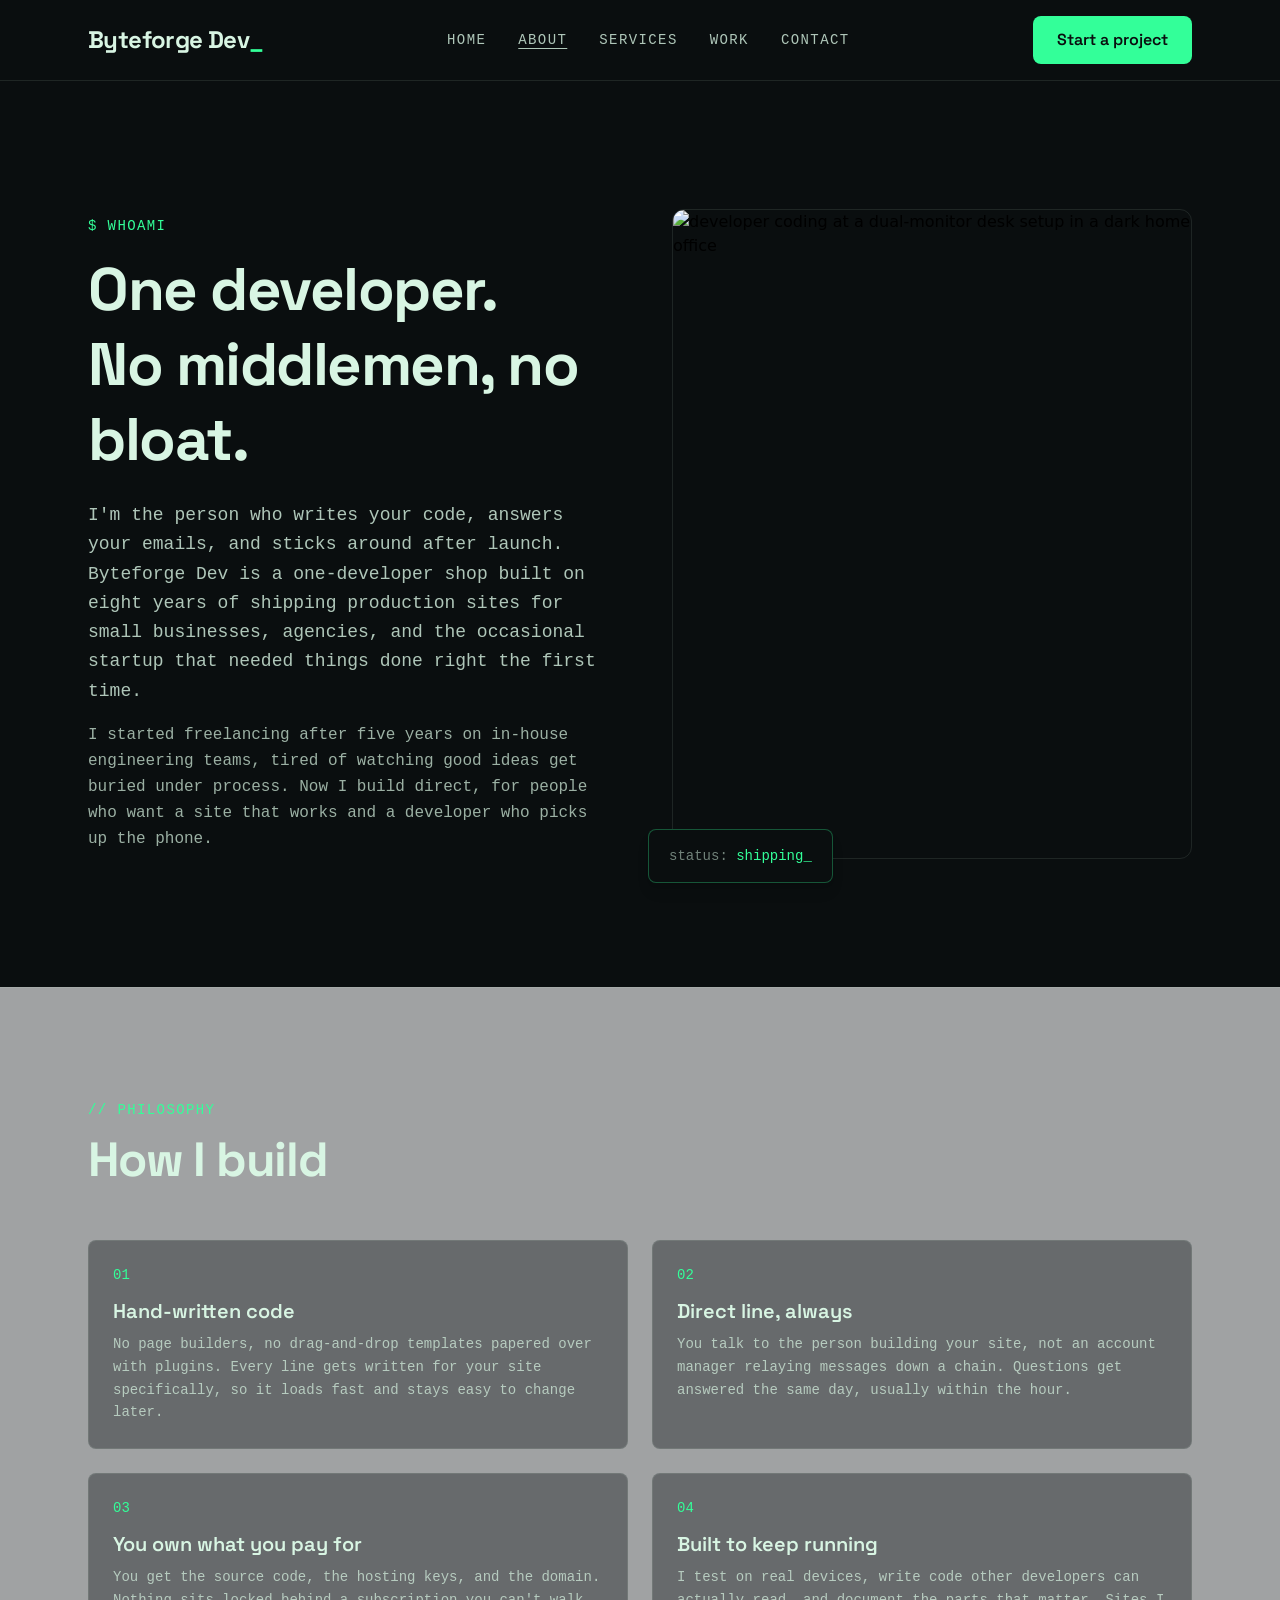
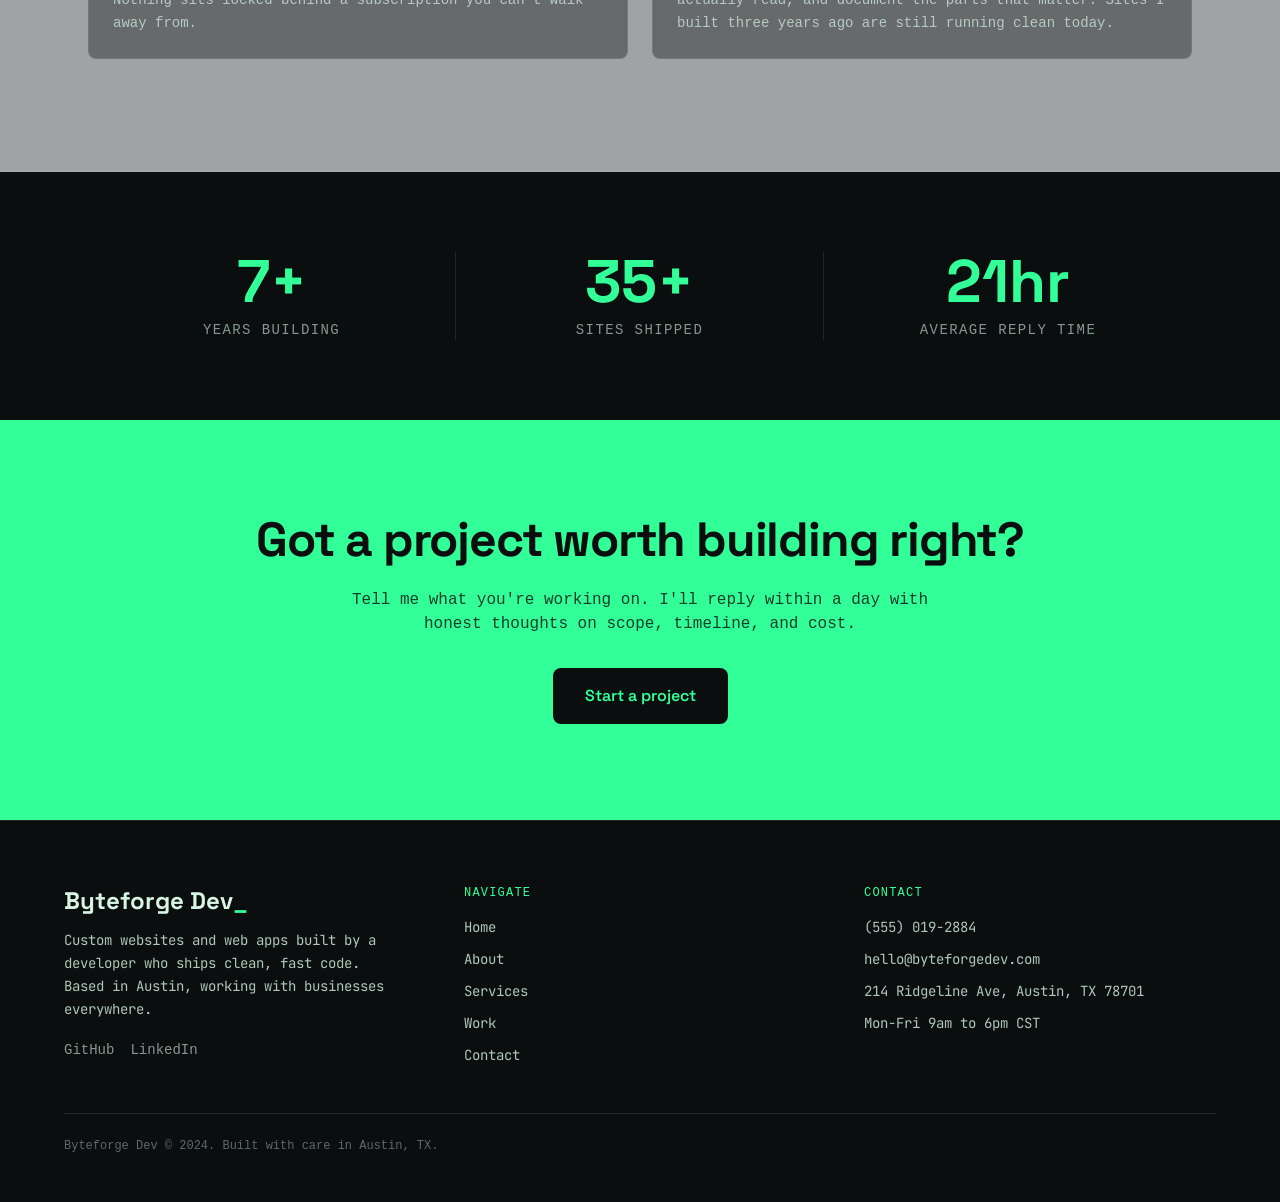
==== about.html @ 52a2de06 "Initial site generated by Tibly" ====
<!DOCTYPE html>
<html lang="en">
<head>
<meta charset="utf-8">
<meta name="viewport" content="width=device-width, initial-scale=1">
<title>About | Byteforge Dev</title>
<meta name="description" content="Meet the developer behind Byteforge Dev: eight years of hand-written code, direct communication, and websites built to last.">
<link rel="canonical" href="https://byteforge-dev-3bdc.sites.tibly.ai/about">
<meta property="og:type" content="website">
<meta property="og:url" content="https://byteforge-dev-3bdc.sites.tibly.ai/about">
<meta property="og:site_name" content="Byteforge Dev">
<meta property="og:title" content="About | Byteforge Dev">
<meta property="og:description" content="Meet the developer behind Byteforge Dev: eight years of hand-written code, direct communication, and websites built to last.">
<meta name="twitter:card" content="summary_large_image">
<link rel="icon" href="/favicon.svg" type="image/svg+xml">
<link rel="preconnect" href="https://fonts.googleapis.com">
<link rel="preconnect" href="https://fonts.gstatic.com" crossorigin>
<link href="https://fonts.googleapis.com/css2?family=Space+Grotesk:wght@400;500;600;700&family=JetBrains+Mono:wght@400;500;600&display=swap" rel="stylesheet">
<style>details[open] > *:not(summary){animation:tibly-acc .35s ease}@keyframes tibly-acc{from{opacity:0;transform:translateY(-4px)}}</style>
<style>@media (prefers-reduced-motion:no-preference){.tibly-fx{opacity:0;transform:translateY(24px);transition:opacity .7s ease,transform .7s ease}.tibly-fx.tibly-fx-in{opacity:1;transform:none}}</style>
<script>addEventListener('DOMContentLoaded',function(){if(!('IntersectionObserver' in window))return;var io=new IntersectionObserver(function(es){es.forEach(function(en){if(en.isIntersecting){en.target.classList.add('tibly-fx-in');io.unobserve(en.target)}})},{rootMargin:'0px 0px -8% 0px'});document.querySelectorAll('section[data-block] > *').forEach(function(el){if(el.getBoundingClientRect().top>innerHeight){el.classList.add('tibly-fx');io.observe(el)}})});</script>
<style>.tibly-ba{position:relative;overflow:hidden;--ba:50%}.tibly-ba>img{display:block;width:100%;height:100%;object-fit:cover}.tibly-ba .tibly-ba-before{position:absolute;inset:0;clip-path:inset(0 calc(100% - var(--ba)) 0 0)}.tibly-ba .tibly-ba-before img{display:block;width:100%;height:100%;object-fit:cover}.tibly-ba::after{content:'';position:absolute;top:0;bottom:0;left:var(--ba);width:2px;margin-left:-1px;background:#fff;box-shadow:0 0 6px rgba(0,0,0,.55);pointer-events:none;z-index:1}.tibly-ba::before{content:'';position:absolute;top:50%;left:var(--ba);width:44px;height:44px;transform:translate(-50%,-50%);border-radius:9999px;background:rgba(0,0,0,.75) url("data:image/svg+xml,%3Csvg%20xmlns='http://www.w3.org/2000/svg'%20viewBox='0%200%2024%2024'%20fill='%23fff'%3E%3Cpath%20d='M9%206l-6%206%206%206zM15%206l6%206-6%206z'/%3E%3C/svg%3E") center/22px 22px no-repeat;border:2px solid #fff;box-shadow:0 2px 8px rgba(0,0,0,.4);pointer-events:none;z-index:1}.tibly-ba input[type=range]{position:absolute;inset:0;width:100%;height:100%;margin:0;opacity:0;cursor:ew-resize;-webkit-appearance:none;appearance:none;touch-action:none;z-index:2}[data-lightbox]{cursor:zoom-in}.tibly-lb{position:fixed;inset:0;z-index:9999;background:rgba(0,0,0,.92);display:flex;align-items:center;justify-content:center;cursor:zoom-out;padding:24px}.tibly-lb img{max-width:100%;max-height:100%;object-fit:contain}</style>
<script>document.addEventListener('input',function(e){var t=e.target;if(!t||t.type!=='range')return;var c=t.closest&&t.closest('.tibly-ba');if(c)c.style.setProperty('--ba',t.value+'%')});document.addEventListener('click',function(e){var im=e.target.closest&&e.target.closest('[data-lightbox]');if(!im||!(im.currentSrc||im.src))return;e.preventDefault();var o=document.createElement('div');o.className='tibly-lb';var big=document.createElement('img');big.src=im.currentSrc||im.src;big.alt=im.alt||'';o.appendChild(big);o.addEventListener('click',function(){o.remove()});document.addEventListener('keydown',function esc(ev){if(ev.key==='Escape'){o.remove();document.removeEventListener('keydown',esc)}});document.body.appendChild(o)});document.addEventListener('click',function(e){var x=e.target.closest&&e.target.closest('[data-announce-close]');if(!x)return;var b=x.closest('[data-announce]');if(b){b.style.display='none';try{sessionStorage.setItem('tibly-announce','1')}catch(_){}}});addEventListener('DOMContentLoaded',function(){try{if(sessionStorage.getItem('tibly-announce')==='1'){var b=document.querySelector('[data-announce]');if(b)b.style.display='none'}}catch(_){}if('IntersectionObserver' in window&&!matchMedia('(prefers-reduced-motion:reduce)').matches){var els=document.querySelectorAll('[data-count]');if(els.length){var io=new IntersectionObserver(function(es){es.forEach(function(en){if(!en.isIntersecting)return;io.unobserve(en.target);var el=en.target,s=el.textContent||'',m=s.match(/[\d,]*\d(?:\.\d+)?/);if(!m)return;var raw=m[0],num=parseFloat(raw.replace(/,/g,''));if(!isFinite(num))return;var pre=s.slice(0,m.index),post=s.slice(m.index+raw.length),grp=raw.indexOf(',')>=0,dec=(raw.split('.')[1]||'').length,t0=performance.now();requestAnimationFrame(function tick(now){var p=Math.min((now-t0)/1400,1);p=1-Math.pow(1-p,3);var v=(num*p).toFixed(dec);if(grp)v=Number(v).toLocaleString('en-US',{minimumFractionDigits:dec});el.textContent=pre+v+post;if(p<1)requestAnimationFrame(tick)})})},{rootMargin:'0px 0px -10% 0px'});els.forEach(function(el){io.observe(el)})}}var badge=document.querySelector('[data-tibly-open]');if(badge){var src=document.querySelector('[data-tibly-field="hours"]');var txt=(src&&src.textContent||'').toLowerCase();var days=['sun','mon','tue','wed','thu','fri','sat'];var toMin=function(h,mm,ap){h=+h;mm=+(mm||0);if(ap==='pm'&&h!==12)h+=12;if(ap==='am'&&h===12)h=0;return h*60+mm};var spans=[];var re=/(sun|mon|tue|wed|thu|fri|sat|daily|every ?day)[a-z]*\s*(?:[-\u2013\u2014]\s*(sun|mon|tue|wed|thu|fri|sat)[a-z]*)?\s*:?\s*(\d{1,2})(?::(\d{2}))?\s*(am|pm)?\s*[-\u2013\u2014]\s*(\d{1,2})(?::(\d{2}))?\s*(am|pm)?/g,mm;while((mm=re.exec(txt))){var d1=mm[1].slice(0,3),d2=mm[2],ap1=mm[5]||(mm[8]==='pm'&&+mm[3]<=+mm[6]?'am':mm[8]),o=toMin(mm[3],mm[4],ap1),c=toMin(mm[6],mm[7],mm[8]);var from=d1==='dai'||d1==='eve'?0:days.indexOf(d1),to=d2?days.indexOf(d2.slice(0,3)):(d1==='dai'||d1==='eve'?6:from);if(from<0)continue;for(var d=from;;d=(d+1)%7){spans.push([d,o,c]);if(d===to)break}}if(spans.length){var now=new Date(),cur=now.getDay(),min=now.getHours()*60+now.getMinutes();var open=spans.some(function(s){return s[0]===cur&&min>=s[1]&&min<s[2]});badge.textContent=open?(badge.getAttribute('data-open-text')||'Open now'):(badge.getAttribute('data-closed-text')||'Closed now');badge.setAttribute('data-state',open?'open':'closed');badge.hidden=false}}});</script>
<style>header a[aria-current="page"]:not(:has(img,svg)){text-decoration:underline;text-underline-offset:4px;text-decoration-thickness:1px}</style>
<link rel="stylesheet" href="/styles.css?v=a21ab5ae">
</head>
<body>
<!-- block:header -->
<header class="relative bg-surface border-b border-ink/10">
  <div class="mx-auto max-w-6xl px-4 sm:px-6">
    <input type="checkbox" id="nav-open" class="peer sr-only">
    <div class="flex items-center justify-between h-16 md:h-20">
      <a href="/" class="font-display text-xl md:text-2xl font-bold text-ink tracking-tight">
        <span data-tibly-field="business-name">Byteforge Dev</span><span class="text-brand-400">_</span>
      </a>
      <nav class="hidden md:flex items-center gap-8 font-mono text-sm uppercase tracking-widest text-ink/80">
        <a href="/" class="hover:text-brand-400 transition-colors duration-200">Home</a>
        <a href="/about" class="hover:text-brand-400 transition-colors duration-200" aria-current="page">About</a>
        <a href="/services" class="hover:text-brand-400 transition-colors duration-200">Services</a>
        <a href="/work" class="hover:text-brand-400 transition-colors duration-200">Work</a>
        <a href="/contact" class="hover:text-brand-400 transition-colors duration-200">Contact</a>
      </nav>
      <a href="/contact" class="hidden md:inline-flex btn">Start a project</a>
      <label for="nav-open" class="md:hidden cursor-pointer flex flex-col gap-1.5 w-7" aria-label="Menu">
        <span class="block h-0.5 w-full bg-ink"></span>
        <span class="block h-0.5 w-full bg-ink"></span>
        <span class="block h-0.5 w-full bg-ink"></span>
      </label>
    </div>
  </div>

  <div class="hidden peer-checked:flex md:hidden fixed inset-0 z-50 flex-col bg-surface">
    <div class="flex items-center justify-between px-4 sm:px-6 h-16 border-b border-ink/10">
      <span class="font-display text-xl font-bold text-ink"><span data-tibly-field="business-name">Byteforge Dev</span><span class="text-brand-400">_</span></span>
      <label for="nav-open" aria-label="Close" class="cursor-pointer text-ink text-3xl leading-none">&times;</label>
    </div>
    <nav class="flex-1 flex flex-col items-start justify-center gap-6 px-8 font-display text-3xl">
      <a href="/" class="text-ink hover:text-brand-400 transition-colors duration-200">Home</a>
      <a href="/about" class="text-ink hover:text-brand-400 transition-colors duration-200" aria-current="page">About</a>
      <a href="/services" class="text-ink hover:text-brand-400 transition-colors duration-200">Services</a>
      <a href="/work" class="text-ink hover:text-brand-400 transition-colors duration-200">Work</a>
      <a href="/contact" class="text-ink hover:text-brand-400 transition-colors duration-200">Contact</a>
    </nav>
    <div class="p-8">
      <a href="/contact" class="btn w-full">Start a project</a>
    </div>
  </div>
</header>
<!-- /block:header -->
<!-- block:split-hero -->
<section class="bg-surface" data-block="split-hero">
  <div class="mx-auto max-w-6xl px-4 sm:px-6 py-20 md:py-32 grid grid-cols-1 md:grid-cols-2 gap-12 md:gap-16 items-center">
    <div>
      <p class="font-mono text-sm text-brand-400 uppercase tracking-widest mb-4">$ whoami</p>
      <h1 class="font-display text-4xl md:text-6xl font-bold text-ink leading-tight tracking-tight mb-6">
        One developer.<br class="hidden md:block"> No middlemen, no bloat.
      </h1>
      <p class="font-mono text-ink/80 text-base md:text-lg leading-relaxed max-w-prose mb-4">
        I'm the person who writes your code, answers your emails, and sticks around after launch. <span data-tibly-field="business-name">Byteforge Dev</span> is a one-developer shop built on eight years of shipping production sites for small businesses, agencies, and the occasional startup that needed things done right the first time.
      </p>
      <p class="font-mono text-ink/70 text-base leading-relaxed max-w-prose">
        I started freelancing after five years on in-house engineering teams, tired of watching good ideas get buried under process. Now I build direct, for people who want a site that works and a developer who picks up the phone.
      </p>
    </div>
    <div class="relative">
      <div class="aspect-4/5 overflow-hidden rounded-lg border border-ink/10">
        <img loading="lazy" src="https://images.pexels.com/photos/340152/pexels-photo-340152.jpeg?auto=compress&cs=tinysrgb&h=650&w=940" alt="developer coding at a dual-monitor desk setup in a dark home office" class="w-full h-full object-cover">
      </div>
      <div class="hidden md:block absolute -bottom-6 -left-6 bg-surface border border-brand-400/30 rounded-md px-5 py-4 font-mono text-sm text-brand-400 shadow-lg">
        <span class="text-ink/50">status:</span> shipping<span class="animate-pulse-soft">_</span>
      </div>
    </div>
  </div>
</section>
<!-- /block:split-hero -->
<!-- block:feature-grid -->
<section class="bg-brand-900/40 border-y border-ink/10" data-block="feature-grid">
  <div class="mx-auto max-w-6xl px-4 sm:px-6 py-20 md:py-28">
    <div class="max-w-2xl mb-14">
      <p class="font-mono text-sm text-brand-400 uppercase tracking-widest mb-4">// philosophy</p>
      <h2 class="font-display text-3xl md:text-5xl font-bold text-ink tracking-tight">How I build</h2>
    </div>
    <div class="grid grid-cols-1 md:grid-cols-2 gap-6">
      <div class="card">
        <p class="font-mono text-brand-400 text-sm mb-3">01</p>
        <h3 class="font-display text-xl font-semibold text-ink mb-2">Hand-written code</h3>
        <p class="font-mono text-ink/70 text-sm leading-relaxed">No page builders, no drag-and-drop templates papered over with plugins. Every line gets written for your site specifically, so it loads fast and stays easy to change later.</p>
      </div>
      <div class="card">
        <p class="font-mono text-brand-400 text-sm mb-3">02</p>
        <h3 class="font-display text-xl font-semibold text-ink mb-2">Direct line, always</h3>
        <p class="font-mono text-ink/70 text-sm leading-relaxed">You talk to the person building your site, not an account manager relaying messages down a chain. Questions get answered the same day, usually within the hour.</p>
      </div>
      <div class="card">
        <p class="font-mono text-brand-400 text-sm mb-3">03</p>
        <h3 class="font-display text-xl font-semibold text-ink mb-2">You own what you pay for</h3>
        <p class="font-mono text-ink/70 text-sm leading-relaxed">You get the source code, the hosting keys, and the domain. Nothing sits locked behind a subscription you can't walk away from.</p>
      </div>
      <div class="card">
        <p class="font-mono text-brand-400 text-sm mb-3">04</p>
        <h3 class="font-display text-xl font-semibold text-ink mb-2">Built to keep running</h3>
        <p class="font-mono text-ink/70 text-sm leading-relaxed">I test on real devices, write code other developers can actually read, and document the parts that matter. Sites I built three years ago are still running clean today.</p>
      </div>
    </div>
  </div>
</section>
<!-- /block:feature-grid -->
<!-- block:metric-band -->
<section class="bg-surface" data-block="metric-band">
  <div class="mx-auto max-w-6xl px-4 sm:px-6 py-16 md:py-20 grid grid-cols-1 sm:grid-cols-3 gap-10 md:gap-0 md:divide-x md:divide-ink/10 text-center">
    <div>
      <p class="font-display text-5xl md:text-6xl font-bold text-brand-400"><span data-count>8</span>+</p>
      <p class="font-mono text-sm text-ink/60 uppercase tracking-widest mt-2">years building</p>
    </div>
    <div>
      <p class="font-display text-5xl md:text-6xl font-bold text-brand-400"><span data-count>40</span>+</p>
      <p class="font-mono text-sm text-ink/60 uppercase tracking-widest mt-2">sites shipped</p>
    </div>
    <div>
      <p class="font-display text-5xl md:text-6xl font-bold text-brand-400"><span data-count>24</span>hr</p>
      <p class="font-mono text-sm text-ink/60 uppercase tracking-widest mt-2">average reply time</p>
    </div>
  </div>
</section>
<!-- /block:metric-band -->
<!-- block:cta-banner -->
<section class="bg-brand-400" data-block="cta-banner">
  <div class="mx-auto max-w-6xl px-4 sm:px-6 py-16 md:py-24 text-center">
    <h2 class="font-display text-3xl md:text-5xl font-bold text-surface tracking-tight mb-6">Got a project worth building right?</h2>
    <p class="font-mono text-surface/80 max-w-prose mx-auto mb-8">Tell me what you're working on. I'll reply within a day with honest thoughts on scope, timeline, and cost.</p>
    <a href="/contact" class="inline-flex items-center justify-center gap-2 bg-surface text-brand-400 font-display font-semibold px-8 py-4 rounded-md hover:bg-surface/90 transition-colors duration-200">Start a project</a>
  </div>
</section>
<!-- /block:cta-banner -->
<!-- block:footer -->
<footer class="relative bg-surface border-t border-ink/10 pt-16 pb-24 md:pb-12 px-4 sm:px-6">
  <div class="mx-auto max-w-6xl grid grid-cols-1 md:grid-cols-3 gap-12 font-body text-ink/80">
    <div>
      <p class="font-display text-2xl font-bold text-ink mb-3"><span data-tibly-field="business-name">Byteforge Dev</span><span class="text-brand-400">_</span></p>
      <p class="text-sm leading-relaxed max-w-xs">Custom websites and web apps built by a developer who ships clean, fast code. Based in Austin, working with businesses everywhere.</p>
      <div data-tibly-field="links" class="flex gap-4 mt-5">
        <a href="https://github.com" class="text-ink/60 hover:text-brand-400 text-sm font-mono transition-colors duration-200">GitHub</a>
        <a href="https://linkedin.com" class="text-ink/60 hover:text-brand-400 text-sm font-mono transition-colors duration-200">LinkedIn</a>
      </div>
    </div>
    <div>
      <p class="font-mono text-xs uppercase tracking-widest text-brand-400 mb-4">Navigate</p>
      <nav class="flex flex-col gap-3 text-sm">
        <a href="/" class="hover:text-brand-400 transition-colors duration-200">Home</a>
        <a href="/about" class="hover:text-brand-400 transition-colors duration-200">About</a>
        <a href="/services" class="hover:text-brand-400 transition-colors duration-200">Services</a>
        <a href="/work" class="hover:text-brand-400 transition-colors duration-200">Work</a>
        <a href="/contact" class="hover:text-brand-400 transition-colors duration-200">Contact</a>
      </nav>
    </div>
    <div>
      <p class="font-mono text-xs uppercase tracking-widest text-brand-400 mb-4">Contact</p>
      <ul class="flex flex-col gap-3 text-sm">
        <li><a href="tel:+15550192884" data-tibly-field="phone" class="hover:text-brand-400 transition-colors duration-200">(555) 019-2884</a></li>
        <li><a href="mailto:hello@byteforgedev.com" data-tibly-field="email" class="hover:text-brand-400 transition-colors duration-200 break-words">hello@byteforgedev.com</a></li>
        <li><span data-tibly-field="address">214 Ridgeline Ave, Austin, TX 78701</span></li>
        <li><span data-tibly-field="hours">Mon-Fri 9am to 6pm CST</span></li>
      </ul>
    </div>
  </div>
  <div class="mx-auto max-w-6xl mt-12 pt-6 border-t border-ink/10 text-xs font-mono text-ink/40">
    <span data-tibly-field="business-name">Byteforge Dev</span> &copy; 2024. Built with care in Austin, TX.
  </div>

  <div class="md:hidden fixed bottom-0 inset-x-0 z-40 bg-surface border-t border-ink/10">
    <a href="tel:+15550192884" data-tibly-field="phone" class="flex items-center justify-center w-full bg-brand-400 text-surface font-display font-semibold text-base py-4">Call (555) 019-2884</a>
  </div>
</footer>
<!-- /block:footer -->
  <script async src="https://api.tibly.ai/widget/v1.js"></script>
</body>
</html>
---- styles.css ----
/*! tailwindcss v4.3.2 | MIT License | https://tailwindcss.com */
@layer properties{@supports (((-webkit-hyphens:none)) and (not (margin-trim:inline))) or ((-moz-orient:inline) and (not (color:rgb(from red r g b)))){*,:before,:after,::backdrop{--tw-space-y-reverse:0;--tw-divide-y-reverse:0;--tw-border-style:solid;--tw-gradient-position:initial;--tw-gradient-from:#0000;--tw-gradient-via:#0000;--tw-gradient-to:#0000;--tw-gradient-stops:initial;--tw-gradient-via-stops:initial;--tw-gradient-from-position:0%;--tw-gradient-via-position:50%;--tw-gradient-to-position:100%;--tw-leading:initial;--tw-font-weight:initial;--tw-tracking:initial;--tw-shadow:0 0 #0000;--tw-shadow-color:initial;--tw-shadow-alpha:100%;--tw-inset-shadow:0 0 #0000;--tw-inset-shadow-color:initial;--tw-inset-shadow-alpha:100%;--tw-ring-color:initial;--tw-ring-shadow:0 0 #0000;--tw-inset-ring-color:initial;--tw-inset-ring-shadow:0 0 #0000;--tw-ring-inset:initial;--tw-ring-offset-width:0px;--tw-ring-offset-color:#fff;--tw-ring-offset-shadow:0 0 #0000;--tw-duration:initial;--tw-scale-x:1;--tw-scale-y:1;--tw-scale-z:1;--tw-divide-x-reverse:0}}}@layer theme{:root,:host{--font-sans:ui-sans-serif, system-ui, sans-serif, "Apple Color Emoji", "Segoe UI Emoji", "Segoe UI Symbol", "Noto Color Emoji";--font-mono:ui-monospace, SFMono-Regular, Menlo, Monaco, Consolas, "Liberation Mono", "Courier New", monospace;--spacing:.25rem;--container-xs:20rem;--container-xl:36rem;--container-2xl:42rem;--container-3xl:48rem;--container-4xl:56rem;--container-6xl:72rem;--text-xs:.75rem;--text-xs--line-height:calc(1 / .75);--text-sm:.875rem;--text-sm--line-height:calc(1.25 / .875);--text-base:1rem;--text-base--line-height:calc(1.5 / 1);--text-lg:1.125rem;--text-lg--line-height:calc(1.75 / 1.125);--text-xl:1.25rem;--text-xl--line-height:calc(1.75 / 1.25);--text-2xl:1.5rem;--text-2xl--line-height:calc(2 / 1.5);--text-3xl:1.875rem;--text-3xl--line-height:calc(2.25 / 1.875);--text-4xl:2.25rem;--text-4xl--line-height:calc(2.5 / 2.25);--text-5xl:3rem;--text-5xl--line-height:1;--text-6xl:3.75rem;--text-6xl--line-height:1;--text-7xl:4.5rem;--text-7xl--line-height:1;--text-8xl:6rem;--text-8xl--line-height:1;--font-weight-semibold:600;--font-weight-bold:700;--tracking-tight:-.025em;--tracking-widest:.1em;--leading-tight:1.25;--leading-relaxed:1.625;--radius-sm:.25rem;--radius-md:.5rem;--radius-lg:.75rem;--aspect-video:16 / 9;--default-transition-duration:.15s;--default-transition-timing-function:cubic-bezier(.4, 0, .2, 1);--default-font-family:var(--font-sans);--default-mono-font-family:var(--font-mono);--color-brand-50:#e6fff2;--color-brand-100:#b3ffdc;--color-brand-200:#80ffc6;--color-brand-300:#4dffb0;--color-brand-400:#3f9;--color-brand-500:#22e888;--color-brand-600:#1fae6d;--color-brand-700:#178055;--color-brand-800:#10553a;--color-brand-900:#12181a;--color-surface:#0a0e0f;--color-ink:#d8f5e3;--font-display:"Space Grotesk", sans-serif;--font-body:"JetBrains Mono", monospace;--animate-marquee:marquee 30s linear infinite;--animate-kenburns:kenburns 18s ease-in-out infinite alternate;--animate-float:float 6s ease-in-out infinite;--animate-pulse-soft:pulse-soft 4s ease-in-out infinite;--animate-spin-slow:spin-slow 24s linear infinite}}@layer base{*,:after,:before,::backdrop{box-sizing:border-box;border:0 solid;margin:0;padding:0}::file-selector-button{box-sizing:border-box;border:0 solid;margin:0;padding:0}html,:host{-webkit-text-size-adjust:100%;tab-size:4;line-height:1.5;font-family:var(--default-font-family,ui-sans-serif, system-ui, sans-serif, "Apple Color Emoji", "Segoe UI Emoji", "Segoe UI Symbol", "Noto Color Emoji");font-feature-settings:var(--default-font-feature-settings,normal);font-variation-settings:var(--default-font-variation-settings,normal);-webkit-tap-highlight-color:transparent}hr{height:0;color:inherit;border-top-width:1px}abbr:where([title]){-webkit-text-decoration:underline dotted;text-decoration:underline dotted}h1,h2,h3,h4,h5,h6{font-size:inherit;font-weight:inherit}a{color:inherit;-webkit-text-decoration:inherit;-webkit-text-decoration:inherit;-webkit-text-decoration:inherit;text-decoration:inherit}b,strong{font-weight:bolder}code,kbd,samp,pre{font-family:var(--default-mono-font-family,ui-monospace, SFMono-Regular, Menlo, Monaco, Consolas, "Liberation Mono", "Courier New", monospace);font-feature-settings:var(--default-mono-font-feature-settings,normal);font-variation-settings:var(--default-mono-font-variation-settings,normal);font-size:1em}small{font-size:80%}sub,sup{vertical-align:baseline;font-size:75%;line-height:0;position:relative}sub{bottom:-.25em}sup{top:-.5em}table{text-indent:0;border-color:inherit;border-collapse:collapse}:-moz-focusring{outline:auto}progress{vertical-align:baseline}summary{display:list-item}ol,ul,menu{list-style:none}img,svg,video,canvas,audio,iframe,embed,object{vertical-align:middle;display:block}img,video{max-width:100%;height:auto}button,input,select,optgroup,textarea{font:inherit;font-feature-settings:inherit;font-variation-settings:inherit;letter-spacing:inherit;color:inherit;opacity:1;background-color:#0000;border-radius:0}::file-selector-button{font:inherit;font-feature-settings:inherit;font-variation-settings:inherit;letter-spacing:inherit;color:inherit;opacity:1;background-color:#0000;border-radius:0}:where(select:is([multiple],[size])) optgroup{font-weight:bolder}:where(select:is([multiple],[size])) optgroup option{padding-inline-start:20px}::file-selector-button{margin-inline-end:4px}::placeholder{opacity:1}@supports (not ((-webkit-appearance:-apple-pay-button))) or (contain-intrinsic-size:1px){::placeholder{color:currentColor}@supports (color:color-mix(in lab, red, red)){::placeholder{color:color-mix(in oklab, currentcolor 50%, transparent)}}}textarea{resize:vertical}::-webkit-search-decoration{-webkit-appearance:none}::-webkit-date-and-time-value{min-height:1lh;text-align:inherit}::-webkit-datetime-edit{display:inline-flex}::-webkit-datetime-edit-fields-wrapper{padding:0}::-webkit-datetime-edit{padding-block:0}::-webkit-datetime-edit-year-field{padding-block:0}::-webkit-datetime-edit-month-field{padding-block:0}::-webkit-datetime-edit-day-field{padding-block:0}::-webkit-datetime-edit-hour-field{padding-block:0}::-webkit-datetime-edit-minute-field{padding-block:0}::-webkit-datetime-edit-second-field{padding-block:0}::-webkit-datetime-edit-millisecond-field{padding-block:0}::-webkit-datetime-edit-meridiem-field{padding-block:0}::-webkit-calendar-picker-indicator{line-height:1}:-moz-ui-invalid{box-shadow:none}button,input:where([type=button],[type=reset],[type=submit]){appearance:button}::file-selector-button{appearance:button}::-webkit-inner-spin-button{height:auto}::-webkit-outer-spin-button{height:auto}[hidden]:where(:not([hidden=until-found])){display:none!important}}@layer components{.btn{justify-content:center;align-items:center;gap:calc(var(--spacing) * 2);border-radius:var(--radius-md);background-color:var(--color-brand-400);padding-inline:calc(var(--spacing) * 6);padding-block:calc(var(--spacing) * 3);font-family:var(--font-display);--tw-font-weight:var(--font-weight-semibold);font-weight:var(--font-weight-semibold);color:var(--color-surface);transition-property:color,background-color,border-color,outline-color,text-decoration-color,fill,stroke,--tw-gradient-from,--tw-gradient-via,--tw-gradient-to;transition-timing-function:var(--tw-ease,var(--default-transition-timing-function));transition-duration:var(--tw-duration,var(--default-transition-duration));--tw-duration:.2s;transition-duration:.2s;display:inline-flex}@media (hover:hover){.btn:hover{background-color:var(--color-brand-300)}}.btn-secondary{justify-content:center;align-items:center;gap:calc(var(--spacing) * 2);border-radius:var(--radius-md);border-style:var(--tw-border-style);border-width:1px;border-color:#d8f5e333;display:inline-flex}@supports (color:color-mix(in lab, red, red)){.btn-secondary{border-color:color-mix(in oklab, var(--color-ink) 20%, transparent)}}.btn-secondary{padding-inline:calc(var(--spacing) * 6);padding-block:calc(var(--spacing) * 3);font-family:var(--font-display);--tw-font-weight:var(--font-weight-semibold);font-weight:var(--font-weight-semibold);color:var(--color-ink);transition-property:color,background-color,border-color,outline-color,text-decoration-color,fill,stroke,--tw-gradient-from,--tw-gradient-via,--tw-gradient-to;transition-timing-function:var(--tw-ease,var(--default-transition-timing-function));transition-duration:var(--tw-duration,var(--default-transition-duration));--tw-duration:.2s;transition-duration:.2s}@media (hover:hover){.btn-secondary:hover{border-color:var(--color-brand-400);color:var(--color-brand-400)}}.card{border-radius:var(--radius-md);border-style:var(--tw-border-style);border-width:1px;border-color:#d8f5e31a}@supports (color:color-mix(in lab, red, red)){.card{border-color:color-mix(in oklab, var(--color-ink) 10%, transparent)}}.card{background-color:#12181a66}@supports (color:color-mix(in lab, red, red)){.card{background-color:color-mix(in oklab, var(--color-brand-900) 40%, transparent)}}.card{padding:calc(var(--spacing) * 6)}}@layer utilities{.pointer-events-none{pointer-events:none}.sr-only{clip-path:inset(50%);white-space:nowrap;border-width:0;width:1px;height:1px;margin:-1px;padding:0;position:absolute;overflow:hidden}.absolute{position:absolute}.fixed{position:fixed}.relative{position:relative}.inset-0{inset:0}.inset-x-0{inset-inline:0}.inset-y-0{inset-block:0}.-top-6{top:calc(var(--spacing) * -6)}.right-0{right:0}.-bottom-6{bottom:calc(var(--spacing) * -6)}.bottom-0{bottom:0}.-left-1{left:calc(var(--spacing) * -1)}.-left-6{left:calc(var(--spacing) * -6)}.left-0{left:0}.z-10{z-index:10}.z-40{z-index:40}.z-50{z-index:50}.mx-6{margin-inline:calc(var(--spacing) * 6)}.mx-auto{margin-inline:auto}.mt-2{margin-top:calc(var(--spacing) * 2)}.mt-3{margin-top:calc(var(--spacing) * 3)}.mt-4{margin-top:calc(var(--spacing) * 4)}.mt-5{margin-top:calc(var(--spacing) * 5)}.mt-6{margin-top:calc(var(--spacing) * 6)}.mt-10{margin-top:calc(var(--spacing) * 10)}.mt-12{margin-top:calc(var(--spacing) * 12)}.mb-2{margin-bottom:calc(var(--spacing) * 2)}.mb-3{margin-bottom:calc(var(--spacing) * 3)}.mb-4{margin-bottom:calc(var(--spacing) * 4)}.mb-5{margin-bottom:calc(var(--spacing) * 5)}.mb-6{margin-bottom:calc(var(--spacing) * 6)}.mb-8{margin-bottom:calc(var(--spacing) * 8)}.mb-10{margin-bottom:calc(var(--spacing) * 10)}.mb-14{margin-bottom:calc(var(--spacing) * 14)}.mb-16{margin-bottom:calc(var(--spacing) * 16)}.ml-2{margin-left:calc(var(--spacing) * 2)}.ml-3{margin-left:calc(var(--spacing) * 3)}.block{display:block}.flex{display:flex}.grid{display:grid}.hidden{display:none}.inline-flex{display:inline-flex}.aspect-4\/5{aspect-ratio:4/5}.aspect-video{aspect-ratio:var(--aspect-video)}.h-0\.5{height:calc(var(--spacing) * .5)}.h-3{height:calc(var(--spacing) * 3)}.h-16{height:calc(var(--spacing) * 16)}.h-full{height:100%}.w-3{width:calc(var(--spacing) * 3)}.w-7{width:calc(var(--spacing) * 7)}.w-16{width:calc(var(--spacing) * 16)}.w-full{width:100%}.w-max{width:max-content}.max-w-2xl{max-width:var(--container-2xl)}.max-w-3xl{max-width:var(--container-3xl)}.max-w-4xl{max-width:var(--container-4xl)}.max-w-6xl{max-width:var(--container-6xl)}.max-w-prose{max-width:65ch}.max-w-xl{max-width:var(--container-xl)}.max-w-xs{max-width:var(--container-xs)}.flex-1{flex:1}.shrink-0{flex-shrink:0}.animate-marquee{animation:var(--animate-marquee)}.animate-pulse-soft{animation:var(--animate-pulse-soft)}.cursor-pointer{cursor:pointer}.resize-none{resize:none}.grid-cols-1{grid-template-columns:repeat(1,minmax(0,1fr))}.grid-cols-2{grid-template-columns:repeat(2,minmax(0,1fr))}.flex-col{flex-direction:column}.flex-wrap{flex-wrap:wrap}.items-center{align-items:center}.items-end{align-items:flex-end}.items-start{align-items:flex-start}.justify-between{justify-content:space-between}.justify-center{justify-content:center}.gap-1\.5{gap:calc(var(--spacing) * 1.5)}.gap-2{gap:calc(var(--spacing) * 2)}.gap-3{gap:calc(var(--spacing) * 3)}.gap-4{gap:calc(var(--spacing) * 4)}.gap-6{gap:calc(var(--spacing) * 6)}.gap-8{gap:calc(var(--spacing) * 8)}.gap-10{gap:calc(var(--spacing) * 10)}.gap-12{gap:calc(var(--spacing) * 12)}.gap-16{gap:calc(var(--spacing) * 16)}:where(.space-y-2>:not(:last-child)){--tw-space-y-reverse:0;margin-block-start:calc(calc(var(--spacing) * 2) * var(--tw-space-y-reverse));margin-block-end:calc(calc(var(--spacing) * 2) * calc(1 - var(--tw-space-y-reverse)))}:where(.space-y-5>:not(:last-child)){--tw-space-y-reverse:0;margin-block-start:calc(calc(var(--spacing) * 5) * var(--tw-space-y-reverse));margin-block-end:calc(calc(var(--spacing) * 5) * calc(1 - var(--tw-space-y-reverse)))}:where(.divide-y>:not(:last-child)){--tw-divide-y-reverse:0;border-bottom-style:var(--tw-border-style);border-top-style:var(--tw-border-style);border-top-width:calc(1px * var(--tw-divide-y-reverse));border-bottom-width:calc(1px * calc(1 - var(--tw-divide-y-reverse)))}:where(.divide-ink\/10>:not(:last-child)){border-color:#d8f5e31a}@supports (color:color-mix(in lab, red, red)){:where(.divide-ink\/10>:not(:last-child)){border-color:color-mix(in oklab, var(--color-ink) 10%, transparent)}}.overflow-hidden{overflow:hidden}.rounded-full{border-radius:3.40282e38px}.rounded-lg{border-radius:var(--radius-lg)}.rounded-md{border-radius:var(--radius-md)}.rounded-sm{border-radius:var(--radius-sm)}.border{border-style:var(--tw-border-style);border-width:1px}.border-0{border-style:var(--tw-border-style);border-width:0}.border-y{border-block-style:var(--tw-border-style);border-block-width:1px}.border-t{border-top-style:var(--tw-border-style);border-top-width:1px}.border-b{border-bottom-style:var(--tw-border-style);border-bottom-width:1px}.border-l{border-left-style:var(--tw-border-style);border-left-width:1px}.border-brand-400\/20{border-color:#3f93}@supports (color:color-mix(in lab, red, red)){.border-brand-400\/20{border-color:color-mix(in oklab, var(--color-brand-400) 20%, transparent)}}.border-brand-400\/30{border-color:#33ff994d}@supports (color:color-mix(in lab, red, red)){.border-brand-400\/30{border-color:color-mix(in oklab, var(--color-brand-400) 30%, transparent)}}.border-ink\/10{border-color:#d8f5e31a}@supports (color:color-mix(in lab, red, red)){.border-ink\/10{border-color:color-mix(in oklab, var(--color-ink) 10%, transparent)}}.border-ink\/20{border-color:#d8f5e333}@supports (color:color-mix(in lab, red, red)){.border-ink\/20{border-color:color-mix(in oklab, var(--color-ink) 20%, transparent)}}.border-surface\/30{border-color:#0a0e0f4d}@supports (color:color-mix(in lab, red, red)){.border-surface\/30{border-color:color-mix(in oklab, var(--color-surface) 30%, transparent)}}.border-surface\/40{border-color:#0a0e0f66}@supports (color:color-mix(in lab, red, red)){.border-surface\/40{border-color:color-mix(in oklab, var(--color-surface) 40%, transparent)}}.bg-brand-400{background-color:var(--color-brand-400)}.bg-brand-900{background-color:var(--color-brand-900)}.bg-brand-900\/20{background-color:#12181a33}@supports (color:color-mix(in lab, red, red)){.bg-brand-900\/20{background-color:color-mix(in oklab, var(--color-brand-900) 20%, transparent)}}.bg-brand-900\/40{background-color:#12181a66}@supports (color:color-mix(in lab, red, red)){.bg-brand-900\/40{background-color:color-mix(in oklab, var(--color-brand-900) 40%, transparent)}}.bg-brand-900\/60{background-color:#12181a99}@supports (color:color-mix(in lab, red, red)){.bg-brand-900\/60{background-color:color-mix(in oklab, var(--color-brand-900) 60%, transparent)}}.bg-ink{background-color:var(--color-ink)}.bg-ink\/20{background-color:#d8f5e333}@supports (color:color-mix(in lab, red, red)){.bg-ink\/20{background-color:color-mix(in oklab, var(--color-ink) 20%, transparent)}}.bg-surface{background-color:var(--color-surface)}.bg-surface\/60{background-color:#0a0e0f99}@supports (color:color-mix(in lab, red, red)){.bg-surface\/60{background-color:color-mix(in oklab, var(--color-surface) 60%, transparent)}}.bg-gradient-to-l{--tw-gradient-position:to left in oklab;background-image:linear-gradient(var(--tw-gradient-stops))}.bg-gradient-to-r{--tw-gradient-position:to right in oklab;background-image:linear-gradient(var(--tw-gradient-stops))}.bg-\[linear-gradient\(rgba\(10\,14\,15\,0\.6\)_1px\,transparent_1px\)\,linear-gradient\(90deg\,rgba\(10\,14\,15\,0\.6\)_1px\,transparent_1px\)\]{background-image:linear-gradient(#0a0e0f99 1px,#0000 1px),linear-gradient(90deg,#0a0e0f99 1px,#0000 1px)}.bg-\[radial-gradient\(circle_at_15\%_20\%\,rgba\(51\,255\,153\,0\.06\)\,transparent_45\%\)\]{background-image:radial-gradient(circle at 15% 20%,#33ff990f,#0000 45%)}.from-brand-400{--tw-gradient-from:var(--color-brand-400);--tw-gradient-stops:var(--tw-gradient-via-stops,var(--tw-gradient-position), var(--tw-gradient-from) var(--tw-gradient-from-position), var(--tw-gradient-to) var(--tw-gradient-to-position))}.from-surface{--tw-gradient-from:var(--color-surface);--tw-gradient-stops:var(--tw-gradient-via-stops,var(--tw-gradient-position), var(--tw-gradient-from) var(--tw-gradient-from-position), var(--tw-gradient-to) var(--tw-gradient-to-position))}.to-brand-600{--tw-gradient-to:var(--color-brand-600);--tw-gradient-stops:var(--tw-gradient-via-stops,var(--tw-gradient-position), var(--tw-gradient-from) var(--tw-gradient-from-position), var(--tw-gradient-to) var(--tw-gradient-to-position))}.to-transparent{--tw-gradient-to:transparent;--tw-gradient-stops:var(--tw-gradient-via-stops,var(--tw-gradient-position), var(--tw-gradient-from) var(--tw-gradient-from-position), var(--tw-gradient-to) var(--tw-gradient-to-position))}.bg-\[size\:32px_32px\]{background-size:32px 32px}.bg-clip-text{-webkit-background-clip:text;background-clip:text}.object-cover{object-fit:cover}.p-0{padding:0}.p-6{padding:calc(var(--spacing) * 6)}.p-8{padding:calc(var(--spacing) * 8)}.px-2{padding-inline:calc(var(--spacing) * 2)}.px-4{padding-inline:calc(var(--spacing) * 4)}.px-5{padding-inline:calc(var(--spacing) * 5)}.px-6{padding-inline:calc(var(--spacing) * 6)}.px-8{padding-inline:calc(var(--spacing) * 8)}.py-0\.5{padding-block:calc(var(--spacing) * .5)}.py-1{padding-block:var(--spacing)}.py-3{padding-block:calc(var(--spacing) * 3)}.py-4{padding-block:calc(var(--spacing) * 4)}.py-10{padding-block:calc(var(--spacing) * 10)}.py-14{padding-block:calc(var(--spacing) * 14)}.py-16{padding-block:calc(var(--spacing) * 16)}.py-20{padding-block:calc(var(--spacing) * 20)}.py-24{padding-block:calc(var(--spacing) * 24)}.pt-2{padding-top:calc(var(--spacing) * 2)}.pt-6{padding-top:calc(var(--spacing) * 6)}.pt-8{padding-top:calc(var(--spacing) * 8)}.pt-10{padding-top:calc(var(--spacing) * 10)}.pt-16{padding-top:calc(var(--spacing) * 16)}.pb-4{padding-bottom:calc(var(--spacing) * 4)}.pb-8{padding-bottom:calc(var(--spacing) * 8)}.pb-24{padding-bottom:calc(var(--spacing) * 24)}.pl-5{padding-left:calc(var(--spacing) * 5)}.text-center{text-align:center}.font-body{font-family:var(--font-body)}.font-display{font-family:var(--font-display)}.font-mono{font-family:var(--font-mono)}.text-2xl{font-size:var(--text-2xl);line-height:var(--tw-leading,var(--text-2xl--line-height))}.text-3xl{font-size:var(--text-3xl);line-height:var(--tw-leading,var(--text-3xl--line-height))}.text-4xl{font-size:var(--text-4xl);line-height:var(--tw-leading,var(--text-4xl--line-height))}.text-5xl{font-size:var(--text-5xl);line-height:var(--tw-leading,var(--text-5xl--line-height))}.text-7xl{font-size:var(--text-7xl);line-height:var(--tw-leading,var(--text-7xl--line-height))}.text-base{font-size:var(--text-base);line-height:var(--tw-leading,var(--text-base--line-height))}.text-lg{font-size:var(--text-lg);line-height:var(--tw-leading,var(--text-lg--line-height))}.text-sm{font-size:var(--text-sm);line-height:var(--tw-leading,var(--text-sm--line-height))}.text-xl{font-size:var(--text-xl);line-height:var(--tw-leading,var(--text-xl--line-height))}.text-xs{font-size:var(--text-xs);line-height:var(--tw-leading,var(--text-xs--line-height))}.leading-\[1\.05\]{--tw-leading:1.05;line-height:1.05}.leading-none{--tw-leading:1;line-height:1}.leading-relaxed{--tw-leading:var(--leading-relaxed);line-height:var(--leading-relaxed)}.leading-tight{--tw-leading:var(--leading-tight);line-height:var(--leading-tight)}.font-bold{--tw-font-weight:var(--font-weight-bold);font-weight:var(--font-weight-bold)}.font-semibold{--tw-font-weight:var(--font-weight-semibold);font-weight:var(--font-weight-semibold)}.tracking-tight{--tw-tracking:var(--tracking-tight);letter-spacing:var(--tracking-tight)}.tracking-widest{--tw-tracking:var(--tracking-widest);letter-spacing:var(--tracking-widest)}.break-words{overflow-wrap:break-word}.whitespace-nowrap{white-space:nowrap}.text-brand-400{color:var(--color-brand-400)}.text-brand-400\/10{color:#33ff991a}@supports (color:color-mix(in lab, red, red)){.text-brand-400\/10{color:color-mix(in oklab, var(--color-brand-400) 10%, transparent)}}.text-ink{color:var(--color-ink)}.text-ink\/30{color:#d8f5e34d}@supports (color:color-mix(in lab, red, red)){.text-ink\/30{color:color-mix(in oklab, var(--color-ink) 30%, transparent)}}.text-ink\/40{color:#d8f5e366}@supports (color:color-mix(in lab, red, red)){.text-ink\/40{color:color-mix(in oklab, var(--color-ink) 40%, transparent)}}.text-ink\/50{color:#d8f5e380}@supports (color:color-mix(in lab, red, red)){.text-ink\/50{color:color-mix(in oklab, var(--color-ink) 50%, transparent)}}.text-ink\/60{color:#d8f5e399}@supports (color:color-mix(in lab, red, red)){.text-ink\/60{color:color-mix(in oklab, var(--color-ink) 60%, transparent)}}.text-ink\/70{color:#d8f5e3b3}@supports (color:color-mix(in lab, red, red)){.text-ink\/70{color:color-mix(in oklab, var(--color-ink) 70%, transparent)}}.text-ink\/80{color:#d8f5e3cc}@supports (color:color-mix(in lab, red, red)){.text-ink\/80{color:color-mix(in oklab, var(--color-ink) 80%, transparent)}}.text-surface{color:var(--color-surface)}.text-surface\/70{color:#0a0e0fb3}@supports (color:color-mix(in lab, red, red)){.text-surface\/70{color:color-mix(in oklab, var(--color-surface) 70%, transparent)}}.text-surface\/80{color:#0a0e0fcc}@supports (color:color-mix(in lab, red, red)){.text-surface\/80{color:color-mix(in oklab, var(--color-surface) 80%, transparent)}}.text-transparent{color:#0000}.uppercase{text-transform:uppercase}.opacity-10{opacity:.1}.shadow-\[0_0_40px_-10px_var\(--color-brand-400\)\]{--tw-shadow:0 0 40px -10px var(--tw-shadow-color,var(--color-brand-400));box-shadow:var(--tw-inset-shadow), var(--tw-inset-ring-shadow), var(--tw-ring-offset-shadow), var(--tw-ring-shadow), var(--tw-shadow)}.shadow-\[0_0_70px_rgba\(51\,255\,153\,0\.12\)\]{--tw-shadow:0 0 70px var(--tw-shadow-color,#33ff991f);box-shadow:var(--tw-inset-shadow), var(--tw-inset-ring-shadow), var(--tw-ring-offset-shadow), var(--tw-ring-shadow), var(--tw-shadow)}.shadow-lg{--tw-shadow:0 10px 15px -3px var(--tw-shadow-color,#0000001a), 0 4px 6px -4px var(--tw-shadow-color,#0000001a);box-shadow:var(--tw-inset-shadow), var(--tw-inset-ring-shadow), var(--tw-ring-offset-shadow), var(--tw-ring-shadow), var(--tw-shadow)}.transition-colors{transition-property:color,background-color,border-color,outline-color,text-decoration-color,fill,stroke,--tw-gradient-from,--tw-gradient-via,--tw-gradient-to;transition-timing-function:var(--tw-ease,var(--default-transition-timing-function));transition-duration:var(--tw-duration,var(--default-transition-duration))}.transition-transform{transition-property:transform,translate,scale,rotate;transition-timing-function:var(--tw-ease,var(--default-transition-timing-function));transition-duration:var(--tw-duration,var(--default-transition-duration))}.duration-200{--tw-duration:.2s;transition-duration:.2s}.duration-500{--tw-duration:.5s;transition-duration:.5s}.select-none{-webkit-user-select:none;user-select:none}@media (hover:hover){.group-hover\:scale-105:is(:where(.group):hover *){--tw-scale-x:105%;--tw-scale-y:105%;--tw-scale-z:105%;scale:var(--tw-scale-x) var(--tw-scale-y)}}.peer-checked\:flex:is(:where(.peer):checked~*){display:flex}.placeholder\:text-ink\/30::placeholder{color:#d8f5e34d}@supports (color:color-mix(in lab, red, red)){.placeholder\:text-ink\/30::placeholder{color:color-mix(in oklab, var(--color-ink) 30%, transparent)}}@media (hover:hover){.hover\:border-brand-400\/40:hover{border-color:#3f96}@supports (color:color-mix(in lab, red, red)){.hover\:border-brand-400\/40:hover{border-color:color-mix(in oklab, var(--color-brand-400) 40%, transparent)}}.hover\:border-surface:hover{border-color:var(--color-surface)}.hover\:bg-brand-900:hover{background-color:var(--color-brand-900)}.hover\:bg-surface\/80:hover{background-color:#0a0e0fcc}@supports (color:color-mix(in lab, red, red)){.hover\:bg-surface\/80:hover{background-color:color-mix(in oklab, var(--color-surface) 80%, transparent)}}.hover\:bg-surface\/90:hover{background-color:#0a0e0fe6}@supports (color:color-mix(in lab, red, red)){.hover\:bg-surface\/90:hover{background-color:color-mix(in oklab, var(--color-surface) 90%, transparent)}}.hover\:text-brand-400:hover{color:var(--color-brand-400)}}.focus\:border-brand-400:focus{border-color:var(--color-brand-400)}.focus\:outline-none:focus{--tw-outline-style:none;outline-style:none}.data-\[state\=closed\]\:text-ink\/40[data-state=closed]{color:#d8f5e366}@supports (color:color-mix(in lab, red, red)){.data-\[state\=closed\]\:text-ink\/40[data-state=closed]{color:color-mix(in oklab, var(--color-ink) 40%, transparent)}}.data-\[state\=open\]\:border-brand-400[data-state=open]{border-color:var(--color-brand-400)}.data-\[state\=open\]\:text-brand-400[data-state=open]{color:var(--color-brand-400)}@media (min-width:40rem){.sm\:mx-8{margin-inline:calc(var(--spacing) * 8)}.sm\:w-32{width:calc(var(--spacing) * 32)}.sm\:w-auto{width:auto}.sm\:grid-cols-2{grid-template-columns:repeat(2,minmax(0,1fr))}.sm\:grid-cols-3{grid-template-columns:repeat(3,minmax(0,1fr))}.sm\:flex-row{flex-direction:row}.sm\:px-6{padding-inline:calc(var(--spacing) * 6)}}@media (min-width:48rem){.md\:mx-0{margin-inline:0}.md\:mb-20{margin-bottom:calc(var(--spacing) * 20)}.md\:block{display:block}.md\:flex{display:flex}.md\:hidden{display:none}.md\:inline-flex{display:inline-flex}.md\:h-20{height:calc(var(--spacing) * 20)}.md\:grid-cols-2{grid-template-columns:repeat(2,minmax(0,1fr))}.md\:grid-cols-3{grid-template-columns:repeat(3,minmax(0,1fr))}.md\:grid-cols-4{grid-template-columns:repeat(4,minmax(0,1fr))}.md\:grid-cols-5{grid-template-columns:repeat(5,minmax(0,1fr))}.md\:justify-end{justify-content:flex-end}.md\:gap-0{gap:0}.md\:gap-6{gap:calc(var(--spacing) * 6)}.md\:gap-8{gap:calc(var(--spacing) * 8)}.md\:gap-16{gap:calc(var(--spacing) * 16)}:where(.md\:divide-x>:not(:last-child)){--tw-divide-x-reverse:0;border-inline-style:var(--tw-border-style);border-inline-start-width:calc(1px * var(--tw-divide-x-reverse));border-inline-end-width:calc(1px * calc(1 - var(--tw-divide-x-reverse)))}:where(.md\:divide-y-0>:not(:last-child)){--tw-divide-y-reverse:0;border-bottom-style:var(--tw-border-style);border-top-style:var(--tw-border-style);border-top-width:calc(0px * var(--tw-divide-y-reverse));border-bottom-width:calc(0px * calc(1 - var(--tw-divide-y-reverse)))}:where(.md\:divide-ink\/10>:not(:last-child)){border-color:#d8f5e31a}@supports (color:color-mix(in lab, red, red)){:where(.md\:divide-ink\/10>:not(:last-child)){border-color:color-mix(in oklab, var(--color-ink) 10%, transparent)}}.md\:p-14{padding:calc(var(--spacing) * 14)}.md\:py-20{padding-block:calc(var(--spacing) * 20)}.md\:py-24{padding-block:calc(var(--spacing) * 24)}.md\:py-28{padding-block:calc(var(--spacing) * 28)}.md\:py-32{padding-block:calc(var(--spacing) * 32)}.md\:pb-12{padding-bottom:calc(var(--spacing) * 12)}.md\:text-left{text-align:left}.md\:text-2xl{font-size:var(--text-2xl);line-height:var(--tw-leading,var(--text-2xl--line-height))}.md\:text-3xl{font-size:var(--text-3xl);line-height:var(--tw-leading,var(--text-3xl--line-height))}.md\:text-5xl{font-size:var(--text-5xl);line-height:var(--tw-leading,var(--text-5xl--line-height))}.md\:text-6xl{font-size:var(--text-6xl);line-height:var(--tw-leading,var(--text-6xl--line-height))}.md\:text-8xl{font-size:var(--text-8xl);line-height:var(--tw-leading,var(--text-8xl--line-height))}.md\:text-base{font-size:var(--text-base);line-height:var(--tw-leading,var(--text-base--line-height))}.md\:text-lg{font-size:var(--text-lg);line-height:var(--tw-leading,var(--text-lg--line-height))}.md\:text-sm{font-size:var(--text-sm);line-height:var(--tw-leading,var(--text-sm--line-height))}.md\:text-xl{font-size:var(--text-xl);line-height:var(--tw-leading,var(--text-xl--line-height))}}@media (min-width:64rem){.lg\:sticky{position:sticky}.lg\:top-8{top:calc(var(--spacing) * 8)}.lg\:grid-cols-2{grid-template-columns:repeat(2,minmax(0,1fr))}.lg\:grid-cols-3{grid-template-columns:repeat(3,minmax(0,1fr))}.lg\:grid-cols-4{grid-template-columns:repeat(4,minmax(0,1fr))}.lg\:gap-12{gap:calc(var(--spacing) * 12)}.lg\:text-7xl{font-size:var(--text-7xl);line-height:var(--tw-leading,var(--text-7xl--line-height))}}}[data-tb-bg]{position:relative}.tb-bg{pointer-events:none;position:absolute;inset:0;overflow:hidden}.tb-bg video,.tb-bg img{object-fit:cover;width:100%;height:100%}.tb-bg-tint{background:#000;position:absolute;inset:0}[data-tb-bg]>:not(.tb-bg){z-index:1;position:relative}@media (prefers-reduced-motion:reduce){.tb-bg video{display:none}}@property --tw-space-y-reverse{syntax:"*";inherits:false;initial-value:0}@property --tw-divide-y-reverse{syntax:"*";inherits:false;initial-value:0}@property --tw-border-style{syntax:"*";inherits:false;initial-value:solid}@property --tw-gradient-position{syntax:"*";inherits:false}@property --tw-gradient-from{syntax:"<color>";inherits:false;initial-value:#0000}@property --tw-gradient-via{syntax:"<color>";inherits:false;initial-value:#0000}@property --tw-gradient-to{syntax:"<color>";inherits:false;initial-value:#0000}@property --tw-gradient-stops{syntax:"*";inherits:false}@property --tw-gradient-via-stops{syntax:"*";inherits:false}@property --tw-gradient-from-position{syntax:"<length-percentage>";inherits:false;initial-value:0%}@property --tw-gradient-via-position{syntax:"<length-percentage>";inherits:false;initial-value:50%}@property --tw-gradient-to-position{syntax:"<length-percentage>";inherits:false;initial-value:100%}@property --tw-leading{syntax:"*";inherits:false}@property --tw-font-weight{syntax:"*";inherits:false}@property --tw-tracking{syntax:"*";inherits:false}@property --tw-shadow{syntax:"*";inherits:false;initial-value:0 0 #0000}@property --tw-shadow-color{syntax:"*";inherits:false}@property --tw-shadow-alpha{syntax:"<percentage>";inherits:false;initial-value:100%}@property --tw-inset-shadow{syntax:"*";inherits:false;initial-value:0 0 #0000}@property --tw-inset-shadow-color{syntax:"*";inherits:false}@property --tw-inset-shadow-alpha{syntax:"<percentage>";inherits:false;initial-value:100%}@property --tw-ring-color{syntax:"*";inherits:false}@property --tw-ring-shadow{syntax:"*";inherits:false;initial-value:0 0 #0000}@property --tw-inset-ring-color{syntax:"*";inherits:false}@property --tw-inset-ring-shadow{syntax:"*";inherits:false;initial-value:0 0 #0000}@property --tw-ring-inset{syntax:"*";inherits:false}@property --tw-ring-offset-width{syntax:"<length>";inherits:false;initial-value:0}@property --tw-ring-offset-color{syntax:"*";inherits:false;initial-value:#fff}@property --tw-ring-offset-shadow{syntax:"*";inherits:false;initial-value:0 0 #0000}@property --tw-duration{syntax:"*";inherits:false}@property --tw-scale-x{syntax:"*";inherits:false;initial-value:1}@property --tw-scale-y{syntax:"*";inherits:false;initial-value:1}@property --tw-scale-z{syntax:"*";inherits:false;initial-value:1}@property --tw-divide-x-reverse{syntax:"*";inherits:false;initial-value:0}@keyframes marquee{to{transform:translate(-50%)}}@keyframes kenburns{to{transform:scale(1.08)}}@keyframes float{0%,to{transform:translateY(0)}50%{transform:translateY(-12px)}}@keyframes pulse-soft{0%,to{opacity:1}50%{opacity:.55}}@keyframes spin-slow{to{transform:rotate(360deg)}}
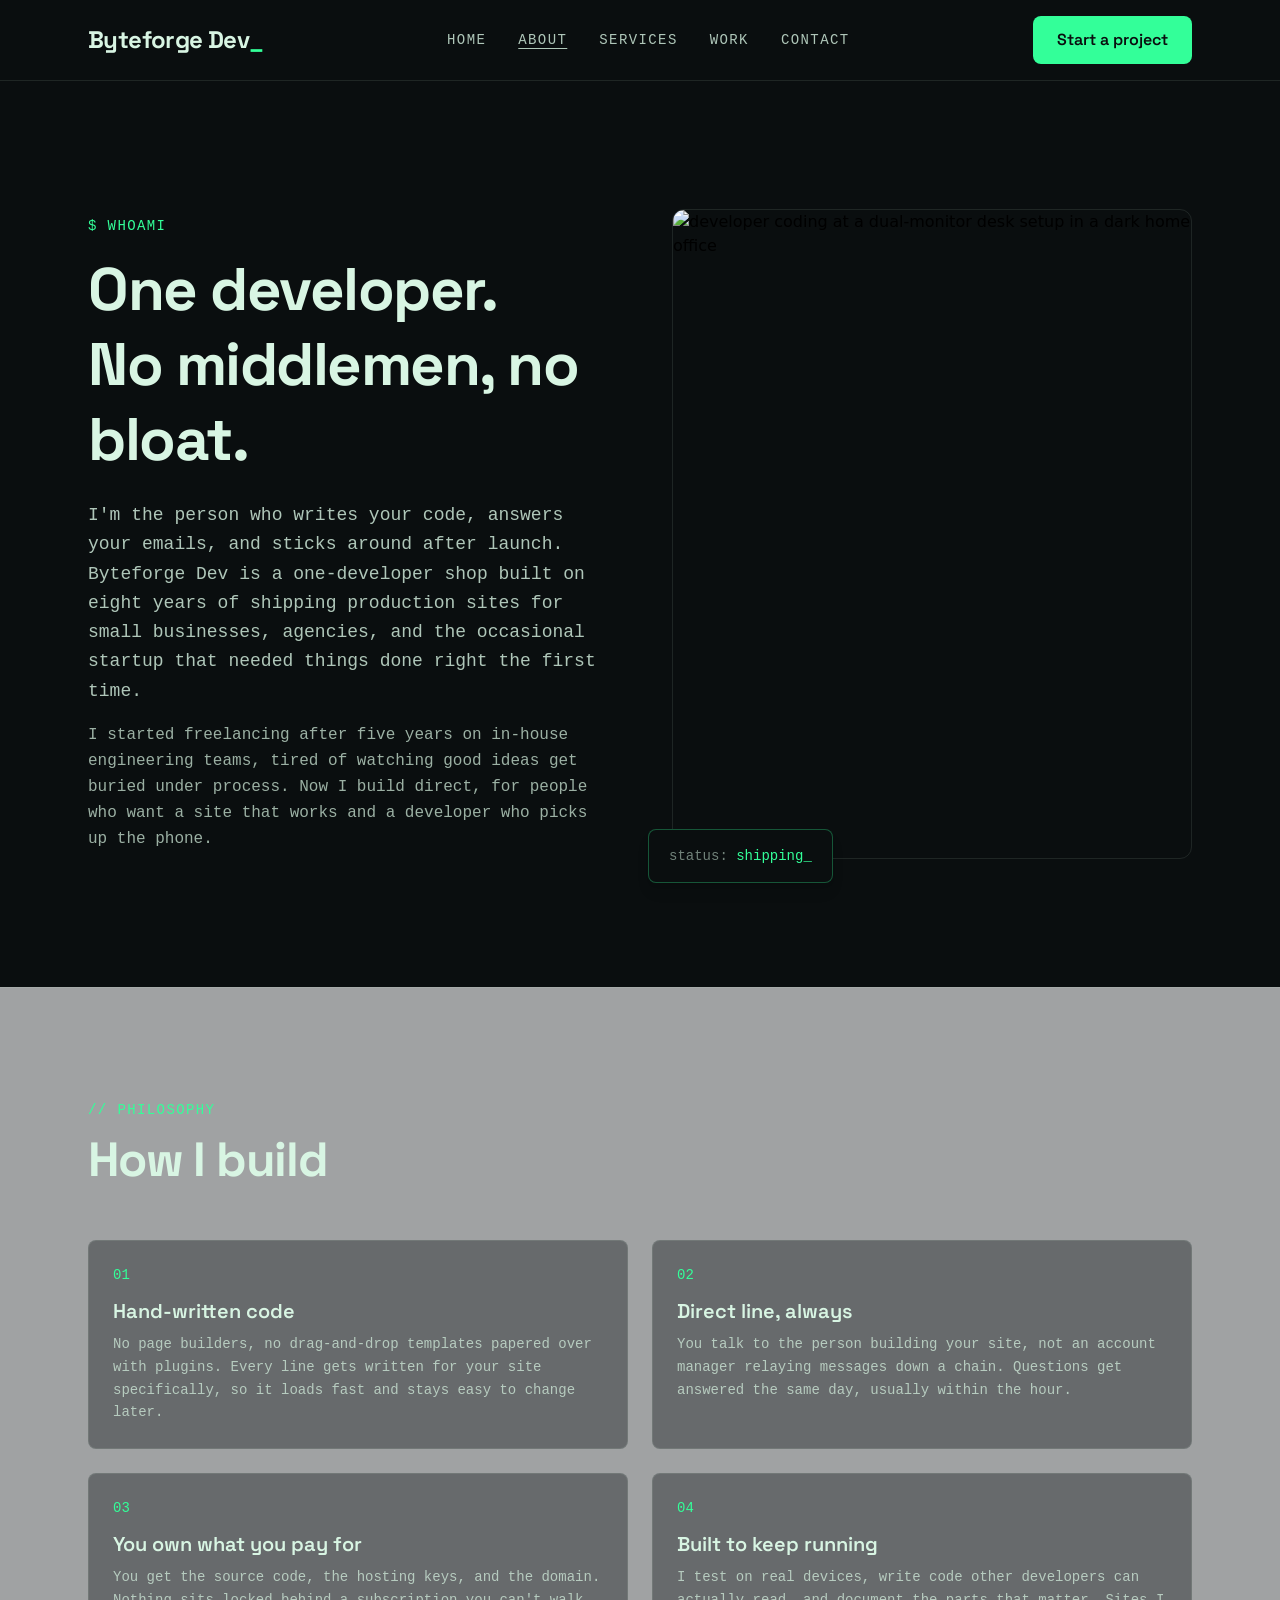
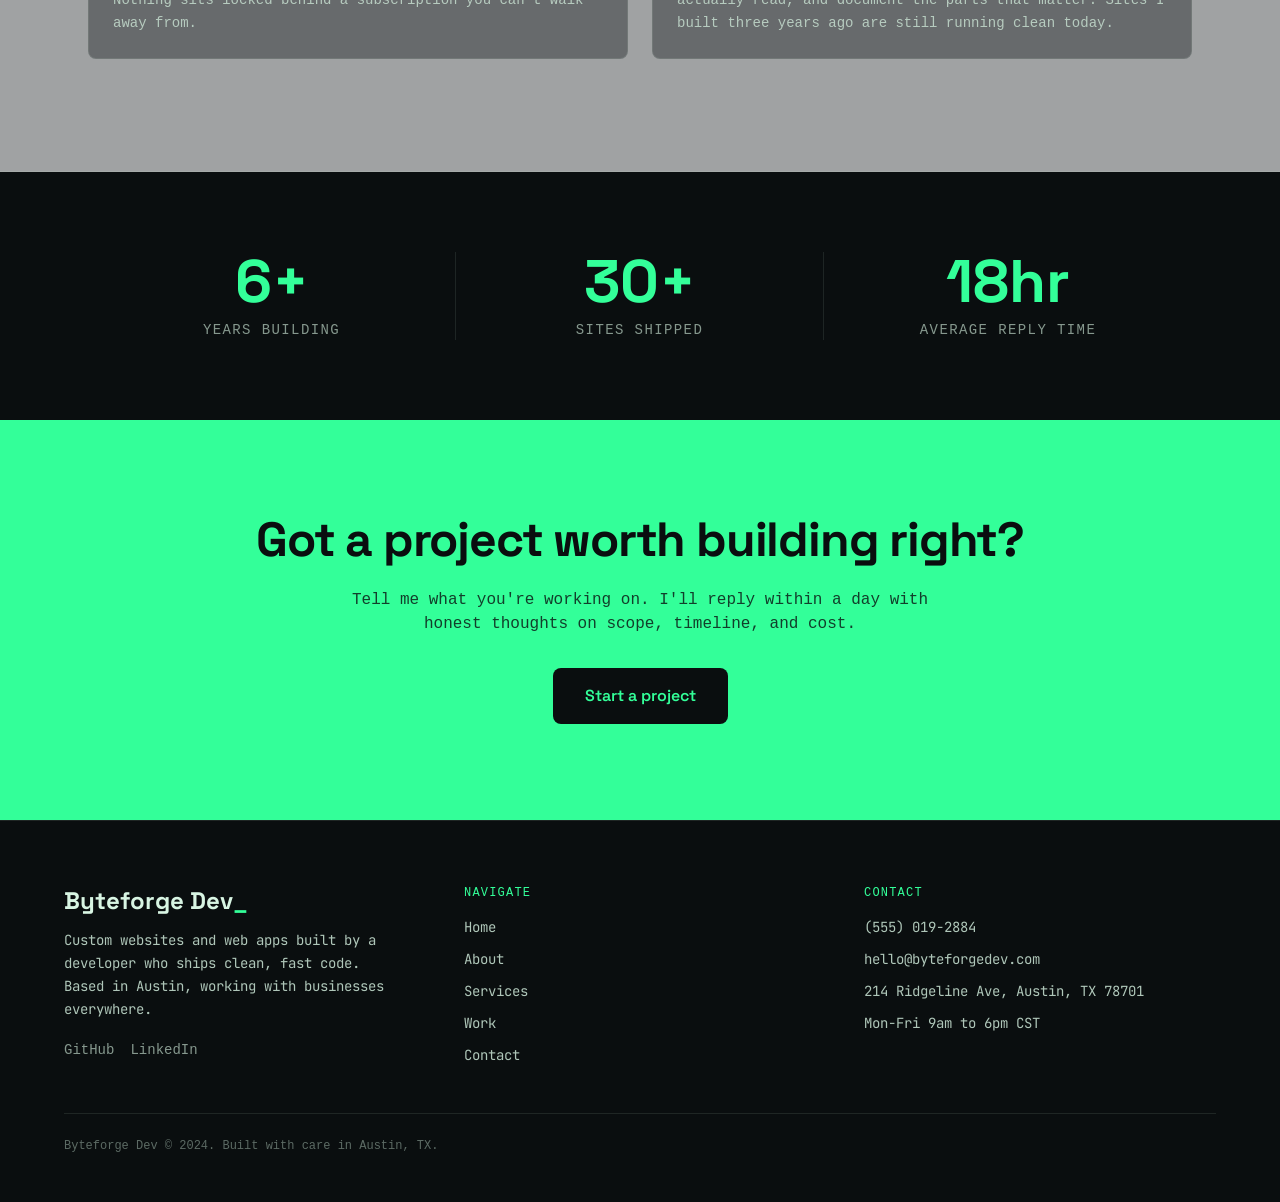
==== commit 7186e1fe: "Site-wide edit via the Tibly widget" ====
--- a/about.html
+++ b/about.html
@@ -22,7 +22,7 @@
 <style>.tibly-ba{position:relative;overflow:hidden;--ba:50%}.tibly-ba>img{display:block;width:100%;height:100%;object-fit:cover}.tibly-ba .tibly-ba-before{position:absolute;inset:0;clip-path:inset(0 calc(100% - var(--ba)) 0 0)}.tibly-ba .tibly-ba-before img{display:block;width:100%;height:100%;object-fit:cover}.tibly-ba::after{content:'';position:absolute;top:0;bottom:0;left:var(--ba);width:2px;margin-left:-1px;background:#fff;box-shadow:0 0 6px rgba(0,0,0,.55);pointer-events:none;z-index:1}.tibly-ba::before{content:'';position:absolute;top:50%;left:var(--ba);width:44px;height:44px;transform:translate(-50%,-50%);border-radius:9999px;background:rgba(0,0,0,.75) url("data:image/svg+xml,%3Csvg%20xmlns='http://www.w3.org/2000/svg'%20viewBox='0%200%2024%2024'%20fill='%23fff'%3E%3Cpath%20d='M9%206l-6%206%206%206zM15%206l6%206-6%206z'/%3E%3C/svg%3E") center/22px 22px no-repeat;border:2px solid #fff;box-shadow:0 2px 8px rgba(0,0,0,.4);pointer-events:none;z-index:1}.tibly-ba input[type=range]{position:absolute;inset:0;width:100%;height:100%;margin:0;opacity:0;cursor:ew-resize;-webkit-appearance:none;appearance:none;touch-action:none;z-index:2}[data-lightbox]{cursor:zoom-in}.tibly-lb{position:fixed;inset:0;z-index:9999;background:rgba(0,0,0,.92);display:flex;align-items:center;justify-content:center;cursor:zoom-out;padding:24px}.tibly-lb img{max-width:100%;max-height:100%;object-fit:contain}</style>
 <script>document.addEventListener('input',function(e){var t=e.target;if(!t||t.type!=='range')return;var c=t.closest&&t.closest('.tibly-ba');if(c)c.style.setProperty('--ba',t.value+'%')});document.addEventListener('click',function(e){var im=e.target.closest&&e.target.closest('[data-lightbox]');if(!im||!(im.currentSrc||im.src))return;e.preventDefault();var o=document.createElement('div');o.className='tibly-lb';var big=document.createElement('img');big.src=im.currentSrc||im.src;big.alt=im.alt||'';o.appendChild(big);o.addEventListener('click',function(){o.remove()});document.addEventListener('keydown',function esc(ev){if(ev.key==='Escape'){o.remove();document.removeEventListener('keydown',esc)}});document.body.appendChild(o)});document.addEventListener('click',function(e){var x=e.target.closest&&e.target.closest('[data-announce-close]');if(!x)return;var b=x.closest('[data-announce]');if(b){b.style.display='none';try{sessionStorage.setItem('tibly-announce','1')}catch(_){}}});addEventListener('DOMContentLoaded',function(){try{if(sessionStorage.getItem('tibly-announce')==='1'){var b=document.querySelector('[data-announce]');if(b)b.style.display='none'}}catch(_){}if('IntersectionObserver' in window&&!matchMedia('(prefers-reduced-motion:reduce)').matches){var els=document.querySelectorAll('[data-count]');if(els.length){var io=new IntersectionObserver(function(es){es.forEach(function(en){if(!en.isIntersecting)return;io.unobserve(en.target);var el=en.target,s=el.textContent||'',m=s.match(/[\d,]*\d(?:\.\d+)?/);if(!m)return;var raw=m[0],num=parseFloat(raw.replace(/,/g,''));if(!isFinite(num))return;var pre=s.slice(0,m.index),post=s.slice(m.index+raw.length),grp=raw.indexOf(',')>=0,dec=(raw.split('.')[1]||'').length,t0=performance.now();requestAnimationFrame(function tick(now){var p=Math.min((now-t0)/1400,1);p=1-Math.pow(1-p,3);var v=(num*p).toFixed(dec);if(grp)v=Number(v).toLocaleString('en-US',{minimumFractionDigits:dec});el.textContent=pre+v+post;if(p<1)requestAnimationFrame(tick)})})},{rootMargin:'0px 0px -10% 0px'});els.forEach(function(el){io.observe(el)})}}var badge=document.querySelector('[data-tibly-open]');if(badge){var src=document.querySelector('[data-tibly-field="hours"]');var txt=(src&&src.textContent||'').toLowerCase();var days=['sun','mon','tue','wed','thu','fri','sat'];var toMin=function(h,mm,ap){h=+h;mm=+(mm||0);if(ap==='pm'&&h!==12)h+=12;if(ap==='am'&&h===12)h=0;return h*60+mm};var spans=[];var re=/(sun|mon|tue|wed|thu|fri|sat|daily|every ?day)[a-z]*\s*(?:[-\u2013\u2014]\s*(sun|mon|tue|wed|thu|fri|sat)[a-z]*)?\s*:?\s*(\d{1,2})(?::(\d{2}))?\s*(am|pm)?\s*[-\u2013\u2014]\s*(\d{1,2})(?::(\d{2}))?\s*(am|pm)?/g,mm;while((mm=re.exec(txt))){var d1=mm[1].slice(0,3),d2=mm[2],ap1=mm[5]||(mm[8]==='pm'&&+mm[3]<=+mm[6]?'am':mm[8]),o=toMin(mm[3],mm[4],ap1),c=toMin(mm[6],mm[7],mm[8]);var from=d1==='dai'||d1==='eve'?0:days.indexOf(d1),to=d2?days.indexOf(d2.slice(0,3)):(d1==='dai'||d1==='eve'?6:from);if(from<0)continue;for(var d=from;;d=(d+1)%7){spans.push([d,o,c]);if(d===to)break}}if(spans.length){var now=new Date(),cur=now.getDay(),min=now.getHours()*60+now.getMinutes();var open=spans.some(function(s){return s[0]===cur&&min>=s[1]&&min<s[2]});badge.textContent=open?(badge.getAttribute('data-open-text')||'Open now'):(badge.getAttribute('data-closed-text')||'Closed now');badge.setAttribute('data-state',open?'open':'closed');badge.hidden=false}}});</script>
 <style>header a[aria-current="page"]:not(:has(img,svg)){text-decoration:underline;text-underline-offset:4px;text-decoration-thickness:1px}</style>
-<link rel="stylesheet" href="/styles.css?v=a21ab5ae">
+<link rel="stylesheet" href="/styles.css?v=9ce3352d">
 </head>
 <body>
 <!-- block:header -->
